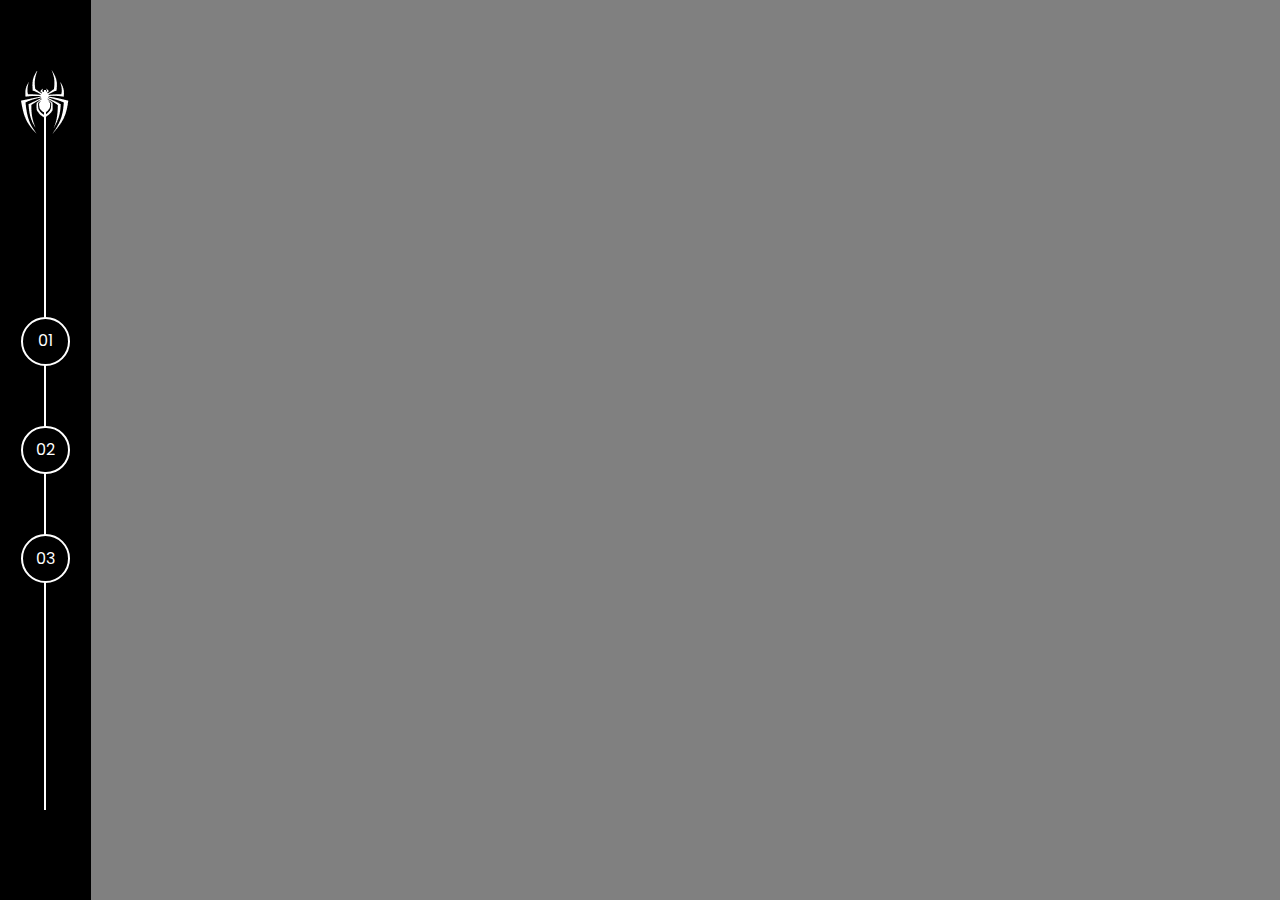
==== pages/tobey-maguire/spiderMan1.html @ 740f270c "add new pages and navigator style" ====
<!DOCTYPE html>
<html lang="en">
<head>
  <meta charset="UTF-8">
  <meta name="viewport" content="width=device-width, initial-scale=1.0">
  <link rel="stylesheet" href="../../assets/css/internal.css">
  <title>Multiverso | Spiderman</title>
</head>
<body>
  <main class="sWrapper">
    <aside class="sLeft-column">
      <nav class="navigator">
        <div class="navigatorIcon">
          <a href="../../index.html">
            <img src="../../assets/images/icons/spiderman1.png">
          </a>
        </div>
        <ul>
          <li><a href="#01">01</a></li>
          <li><a href="#01">02</a></li>
          <li><a href="#01">03</a></li>
        </ul>
      </nav>
    </aside>
    <section class="sMain-content">

    </section>
  </main>
</body>
</html>
---- assets/css/internal.css ----
@import url(./reset.css);
@import url(./global.css);
@import url(./components/_navigator.css);

.sWrapper{
  display: flex;
  height: 100vh;
  flex-flow: row nowrap;
}

.sWrapper .sLeft-column{
  width: 6.25rem;
  height: 100%;
  background-color: #000;
  display: flex;
  justify-content: center;
  align-items: center;
}

.sWrapper .sMain-content{
  height: 100%;
  width: 100%;
  background-color: #808080;
  padding-left: 1.875rem;
}
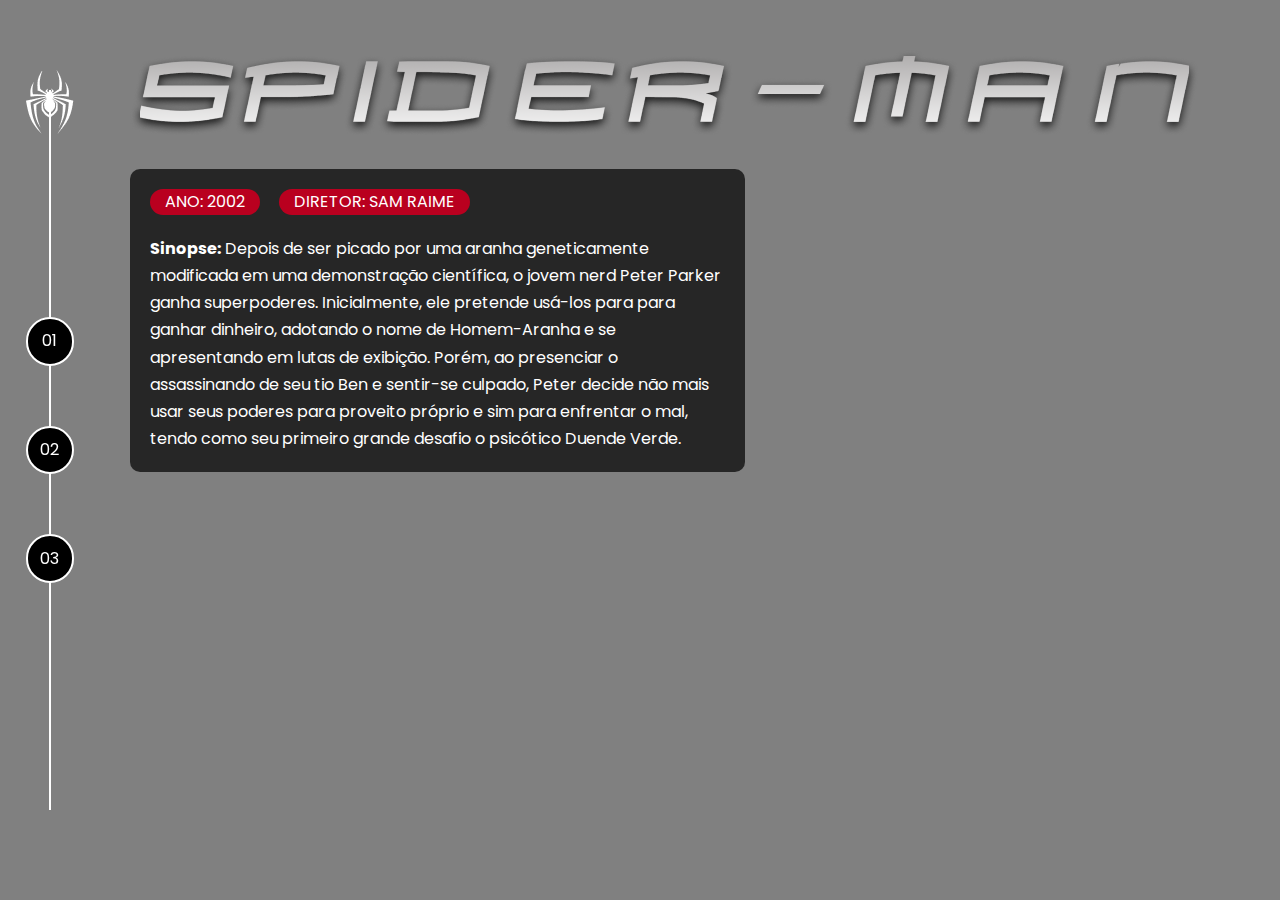
==== commit ac49bbc8: "add style" ====
--- a/pages/tobey-maguire/spiderMan1.html
+++ b/pages/tobey-maguire/spiderMan1.html
@@ -23,7 +23,28 @@
       </nav>
     </aside>
     <section class="sMain-content">
-
+      <div class="sMain-content__top">
+        <div class="sLogo">
+          <img src="../../assets/images/spiderman-tobey/movie-01/logo.png" alt="spiderman (2002)" title="Spiderman (2002)">
+        </div>
+        <div class="sDescription">
+          <div class="pills">
+            <ul>
+              <li>Ano: 2002</li>
+              <li>Diretor: Sam Raime</li>
+            </ul>
+          </div>
+          <div class="sDescription-text">
+            <p><strong>Sinopse:</strong>&nbsp;Depois de ser picado por uma aranha geneticamente modificada em uma
+              demonstração científica, o jovem nerd Peter Parker ganha superpoderes. Inicialmente, ele pretende usá-los
+              para para ganhar dinheiro, adotando o nome de Homem-Aranha e se apresentando em lutas de exibição. Porém,
+              ao presenciar o assassinando de seu tio Ben e sentir-se culpado, Peter decide não mais usar seus poderes
+              para proveito próprio e sim para enfrentar o mal, tendo como seu primeiro grande desafio o psicótico
+              Duende Verde.</p>
+          </div>
+        </div>
+      </div>
+      <div class="sMain-content_bottom"></div>
     </section>
   </main>
 </body>
--- a/assets/css/internal.css
+++ b/assets/css/internal.css
@@ -1,6 +1,7 @@
 @import url(./reset.css);
 @import url(./global.css);
 @import url(./components/_navigator.css);
+@import url(./components/_pills.css);
 
 .sWrapper{
   display: flex;
@@ -11,17 +12,60 @@
 .sWrapper .sLeft-column{
   width: 6.25rem;
   height: 100%;
-  background-color: #000;
   display: flex;
   justify-content: center;
   align-items: center;
+  position: fixed;
+  padding-right: 3.12rem;
+  left: 0;
+  top: 0;
+  z-index: 1;
 }
 
 .sWrapper .sMain-content{
   height: 100%;
   width: 100%;
   background-color: #808080;
-  padding-left: 1.875rem;
+  padding-left: 8.12rem;
+}
+
+.sWrapper .sMain-content__top{
+  height: 80vh;
+  display: flex;
+  flex-direction: column;
+  justify-content: flex-start;
+}
+
+.sWrapper .sMain-content__bottom{
+  height: 20vh;
+  display: flex;
+  flex-direction: column;
+  justify-content: flex-end;
+}
+
+.sWrapper .sMain-content .sLogo img{
+  margin: 3.12rem 0 1.87rem 0;
+}
+
+.sWrapper .sMain-content__top .sDescription{
+  background-color: rgba(0, 0, 0, .7);
+  max-width: 50%;
+  padding: 1.25rem;
+  border-radius: .625rem;
+}
+
+.sWrapper .sMain-content__top .sDescription .sDescription-text p{
+  color: #fff;
+  line-height: 170%;
+
+  strong{
+    font-weight: bold;
+  }
+}
+
+.sWrapper .sMain-content__top .sDescription .pills{
+  margin-bottom: 1.25rem;
 }
 
 
+
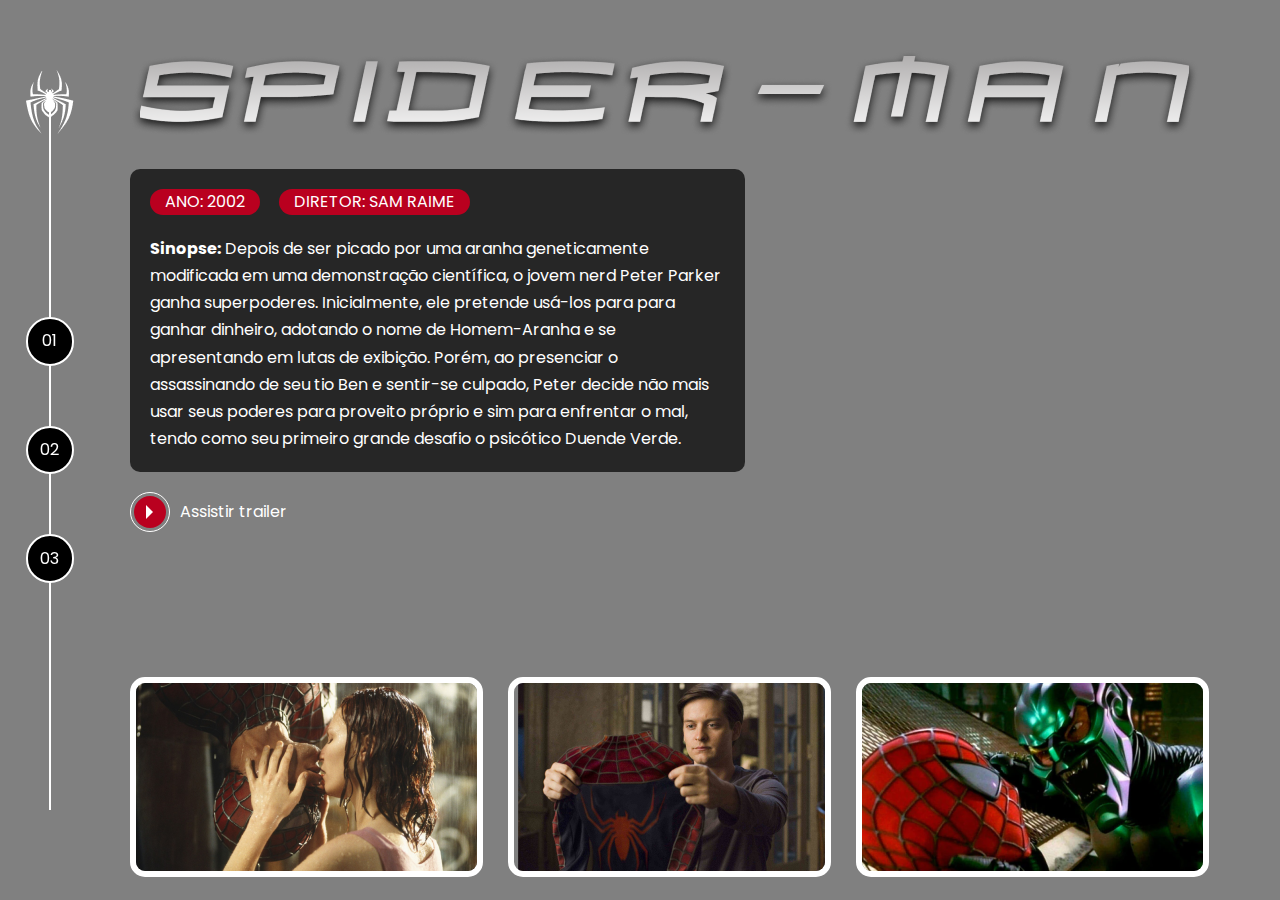
==== commit 55571db0: "update spiderMan1" ====
--- a/pages/tobey-maguire/spiderMan1.html
+++ b/pages/tobey-maguire/spiderMan1.html
@@ -43,8 +43,44 @@
               Duende Verde.</p>
           </div>
         </div>
+        <div class="s-links">
+          <ul>
+            <li>
+              <a href="https://www.youtube.com/watch?v=TYMMOjBUPMM" class="link-button" target="_blank">
+                <span class="icon">
+                  <div class="play-icon">&nbsp;</div>
+                </span>
+                <span class="label">
+                  Assistir trailer
+                </span>
+              </a>
+            </li>
+          </ul>
+        </div>
       </div>
-      <div class="sMain-content_bottom"></div>
+      <div class="sMain-content_bottom">
+        <div class="sMain-content__bottom">
+          <div class="gallery">
+            <ul>
+              <li>
+                <a data-fancybox href="../../assets/images/spiderman-tobey/movie-01/gallery/image-01-full.jpg">
+                  <img src="../../assets/images/spiderman-tobey/movie-01/gallery/image-01.png" alt="">
+                </a>
+              </li>
+              <li>
+                <a data-fancybox href="../../assets/images/spiderman-tobey/movie-01/gallery/image-02-full.jpg">
+                  <img src="../../assets/images/spiderman-tobey/movie-01/gallery/image-02.png" alt="">
+                </a>
+              </li>
+              <li>
+                <a data-fancybox href="../../assets/images/spiderman-tobey/movie-01/gallery/image-03-full.jpg">
+                  <img src="../../assets/images/spiderman-tobey/movie-01/gallery/image-03.png" alt="">
+                </a>
+              </li>
+            </ul>
+          </div>
+        </div>
+      </div>
     </section>
   </main>
 </body>
--- a/assets/css/internal.css
+++ b/assets/css/internal.css
@@ -2,6 +2,8 @@
 @import url(./global.css);
 @import url(./components/_navigator.css);
 @import url(./components/_pills.css);
+@import url(./components/_linkButton.css);
+@import url(./components/_gallery.css);
 
 .sWrapper{
   display: flex;
@@ -63,6 +65,20 @@
   }
 }
 
+.sWrapper .sMain-content__top .s-description .pills{
+  margin-bottom: 1.25rem;
+}
+
+.sWrapper .sMain-content .s-links{
+  padding: 1.25rem;
+  padding-left: 0;
+}
+
+.sWrapper .sMain-content .s-links ul{
+  display: flex;
+  flex-direction: row;
+}
+
 .sWrapper .sMain-content__top .sDescription .pills{
   margin-bottom: 1.25rem;
 }
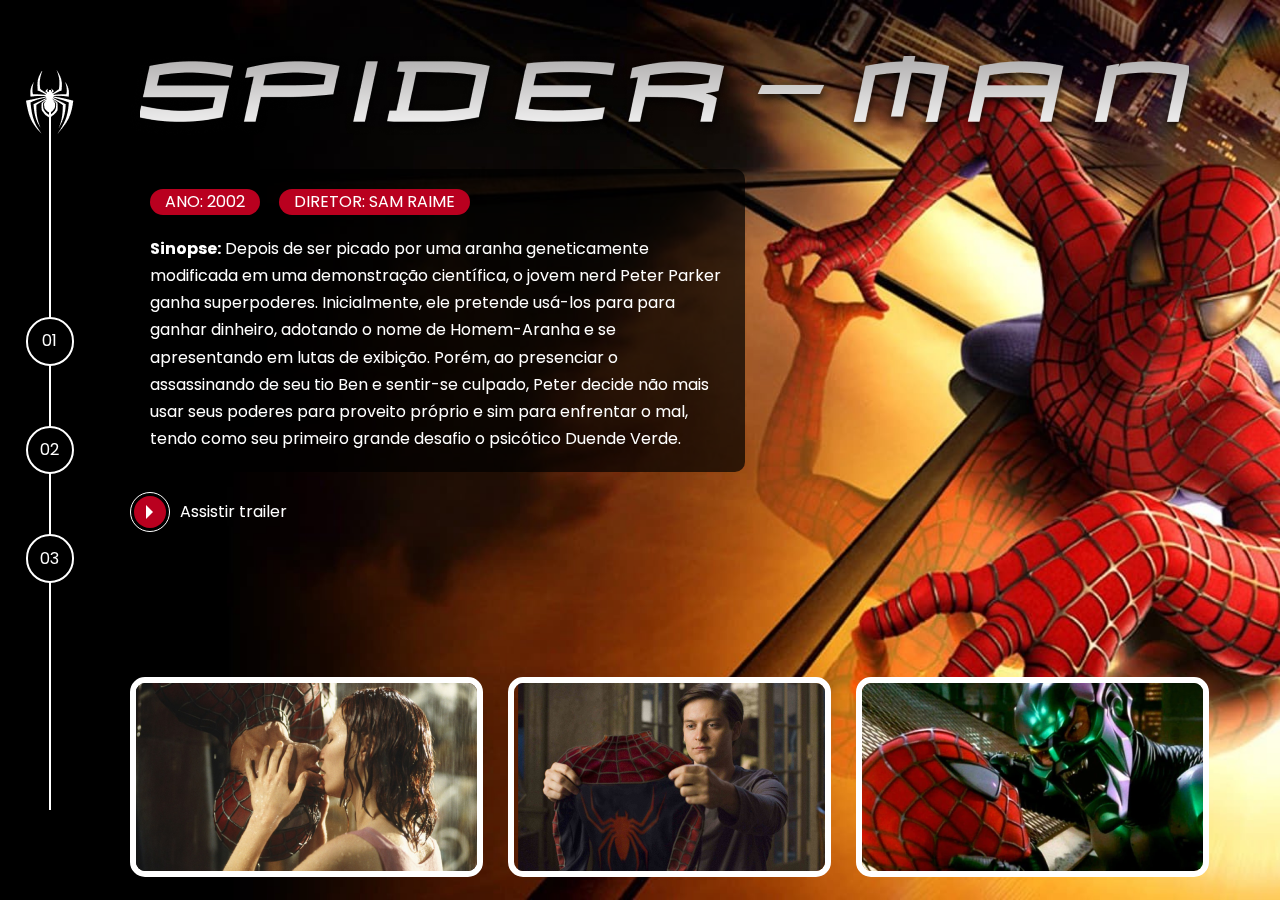
==== commit 9dba2ab5: "add pages spiderMan2 and 3" ====
--- a/pages/tobey-maguire/spiderMan1.html
+++ b/pages/tobey-maguire/spiderMan1.html
@@ -1,87 +1,124 @@
 <!DOCTYPE html>
 <html lang="en">
-<head>
-  <meta charset="UTF-8">
-  <meta name="viewport" content="width=device-width, initial-scale=1.0">
-  <link rel="stylesheet" href="../../assets/css/internal.css">
-  <title>Multiverso | Spiderman</title>
-</head>
-<body>
-  <main class="sWrapper">
-    <aside class="sLeft-column">
-      <nav class="navigator">
-        <div class="navigatorIcon">
-          <a href="../../index.html">
-            <img src="../../assets/images/icons/spiderman1.png">
-          </a>
-        </div>
-        <ul>
-          <li><a href="#01">01</a></li>
-          <li><a href="#01">02</a></li>
-          <li><a href="#01">03</a></li>
-        </ul>
-      </nav>
-    </aside>
-    <section class="sMain-content">
-      <div class="sMain-content__top">
-        <div class="sLogo">
-          <img src="../../assets/images/spiderman-tobey/movie-01/logo.png" alt="spiderman (2002)" title="Spiderman (2002)">
-        </div>
-        <div class="sDescription">
-          <div class="pills">
-            <ul>
-              <li>Ano: 2002</li>
-              <li>Diretor: Sam Raime</li>
-            </ul>
+  <head>
+    <meta charset="UTF-8" />
+    <meta name="viewport" content="width=device-width, initial-scale=1.0" />
+    <link rel="stylesheet" href="../../assets/css/internal.css" />
+    <link
+      rel="stylesheet"
+      href="https://cdn.jsdelivr.net/npm/@fancyapps/ui@5.0/dist/fancybox/fancybox.css"
+    />
+    <title>Multiverso | Spiderman</title>
+  </head>
+  <body>
+    <main class="sWrapper">
+      <video  autoplay loop muted>
+        <source src="../../assets/videos/spiderman-2002-trailer.mp4" type="video/mp4">
+      </video>
+      <aside class="sLeft-column">
+        <nav class="navigator">
+          <div class="navigatorIcon">
+            <a href="../../index.html">
+              <img src="../../assets/images/icons/spiderman1.png" />
+            </a>
           </div>
-          <div class="sDescription-text">
-            <p><strong>Sinopse:</strong>&nbsp;Depois de ser picado por uma aranha geneticamente modificada em uma
-              demonstração científica, o jovem nerd Peter Parker ganha superpoderes. Inicialmente, ele pretende usá-los
-              para para ganhar dinheiro, adotando o nome de Homem-Aranha e se apresentando em lutas de exibição. Porém,
-              ao presenciar o assassinando de seu tio Ben e sentir-se culpado, Peter decide não mais usar seus poderes
-              para proveito próprio e sim para enfrentar o mal, tendo como seu primeiro grande desafio o psicótico
-              Duende Verde.</p>
+          <ul>
+            <li><a href="#01">01</a></li>
+            <li><a href="./spiderMan2.html">02</a></li>
+            <li><a href="./spiderMan3.html">03</a></li>
+          </ul>
+        </nav>
+      </aside>
+      <section class="sMain-content s-spiderman-01">
+        <div class="sMain-content__top">
+          <div class="sLogo">
+            <img
+              src="../../assets/images/spiderman-tobey/movie-01/logo.png"
+              alt="spiderman (2002)"
+              title="Spiderman (2002)"
+            />
           </div>
-        </div>
-        <div class="s-links">
-          <ul>
-            <li>
-              <a href="https://www.youtube.com/watch?v=TYMMOjBUPMM" class="link-button" target="_blank">
-                <span class="icon">
-                  <div class="play-icon">&nbsp;</div>
-                </span>
-                <span class="label">
-                  Assistir trailer
-                </span>
-              </a>
-            </li>
-          </ul>
-        </div>
-      </div>
-      <div class="sMain-content_bottom">
-        <div class="sMain-content__bottom">
-          <div class="gallery">
+          <div class="sDescription">
+            <div class="pills">
+              <ul>
+                <li>Ano: 2002</li>
+                <li>Diretor: Sam Raime</li>
+              </ul>
+            </div>
+            <div class="sDescription-text">
+              <p>
+                <strong>Sinopse:</strong>&nbsp;Depois de ser picado por uma
+                aranha geneticamente modificada em uma demonstração científica,
+                o jovem nerd Peter Parker ganha superpoderes. Inicialmente, ele
+                pretende usá-los para para ganhar dinheiro, adotando o nome de
+                Homem-Aranha e se apresentando em lutas de exibição. Porém, ao
+                presenciar o assassinando de seu tio Ben e sentir-se culpado,
+                Peter decide não mais usar seus poderes para proveito próprio e
+                sim para enfrentar o mal, tendo como seu primeiro grande desafio
+                o psicótico Duende Verde.
+              </p>
+            </div>
+          </div>
+          <div class="s-links">
             <ul>
               <li>
-                <a data-fancybox href="../../assets/images/spiderman-tobey/movie-01/gallery/image-01-full.jpg">
-                  <img src="../../assets/images/spiderman-tobey/movie-01/gallery/image-01.png" alt="">
-                </a>
-              </li>
-              <li>
-                <a data-fancybox href="../../assets/images/spiderman-tobey/movie-01/gallery/image-02-full.jpg">
-                  <img src="../../assets/images/spiderman-tobey/movie-01/gallery/image-02.png" alt="">
-                </a>
-              </li>
-              <li>
-                <a data-fancybox href="../../assets/images/spiderman-tobey/movie-01/gallery/image-03-full.jpg">
-                  <img src="../../assets/images/spiderman-tobey/movie-01/gallery/image-03.png" alt="">
+                <a
+                  href="https://www.youtube.com/watch?v=TYMMOjBUPMM"
+                  class="link-button"
+                  target="_blank"
+                >
+                  <span class="icon">
+                    <div class="play-icon">&nbsp;</div>
+                  </span>
+                  <span class="label"> Assistir trailer </span>
                 </a>
               </li>
             </ul>
           </div>
         </div>
-      </div>
-    </section>
-  </main>
-</body>
-</html>+        <div class="sMain-content_bottom">
+          <div class="sMain-content__bottom">
+            <div class="gallery">
+              <ul>
+                <li>
+                  <a
+                    data-fancybox
+                    href="../../assets/images/spiderman-tobey/movie-01/gallery/image-01-full.jpg"
+                  >
+                    <img
+                      src="../../assets/images/spiderman-tobey/movie-01/gallery/image-01.png"
+                      alt=""
+                    />
+                  </a>
+                </li>
+                <li>
+                  <a
+                    data-fancybox
+                    href="../../assets/images/spiderman-tobey/movie-01/gallery/image-02-full.jpg"
+                  >
+                    <img
+                      src="../../assets/images/spiderman-tobey/movie-01/gallery/image-02.png"
+                      alt=""
+                    />
+                  </a>
+                </li>
+                <li>
+                  <a
+                    data-fancybox
+                    href="../../assets/images/spiderman-tobey/movie-01/gallery/image-03-full.jpg"
+                  >
+                    <img
+                      src="../../assets/images/spiderman-tobey/movie-01/gallery/image-03.png"
+                      alt=""
+                    />
+                  </a>
+                </li>
+              </ul>
+            </div>
+          </div>
+        </div>
+      </section>
+    </main>
+    <script src="https://cdn.jsdelivr.net/npm/@fancyapps/ui@5.0/dist/fancybox/fancybox.umd.js"></script>
+  </body>
+</html>
--- a/assets/css/internal.css
+++ b/assets/css/internal.css
@@ -9,6 +9,11 @@
   display: flex;
   height: 100vh;
   flex-flow: row nowrap;
+}
+
+.sWrapper video{
+  position: fixed;
+  width: 100%;
 }
 
 .sWrapper .sLeft-column{
@@ -27,8 +32,8 @@
 .sWrapper .sMain-content{
   height: 100%;
   width: 100%;
-  background-color: #808080;
   padding-left: 8.12rem;
+  position: relative;
 }
 
 .sWrapper .sMain-content__top{
@@ -83,5 +88,20 @@
   margin-bottom: 1.25rem;
 }
 
+.s-spiderman-01{
+  background-image: url('../images/spiderman-tobey/movie-01/background.png');
+  background-size: cover;
+}
+
+.s-spiderman-02{
+  background-image: url('../images/spiderman-tobey/movie-02/background.png');
+  background-size: cover;
+}
+
+.s-spiderman-03{
+  background-image: url('../images/spiderman-tobey/movie-03/background.png');
+  background-size: cover;
+}
 
 
+
